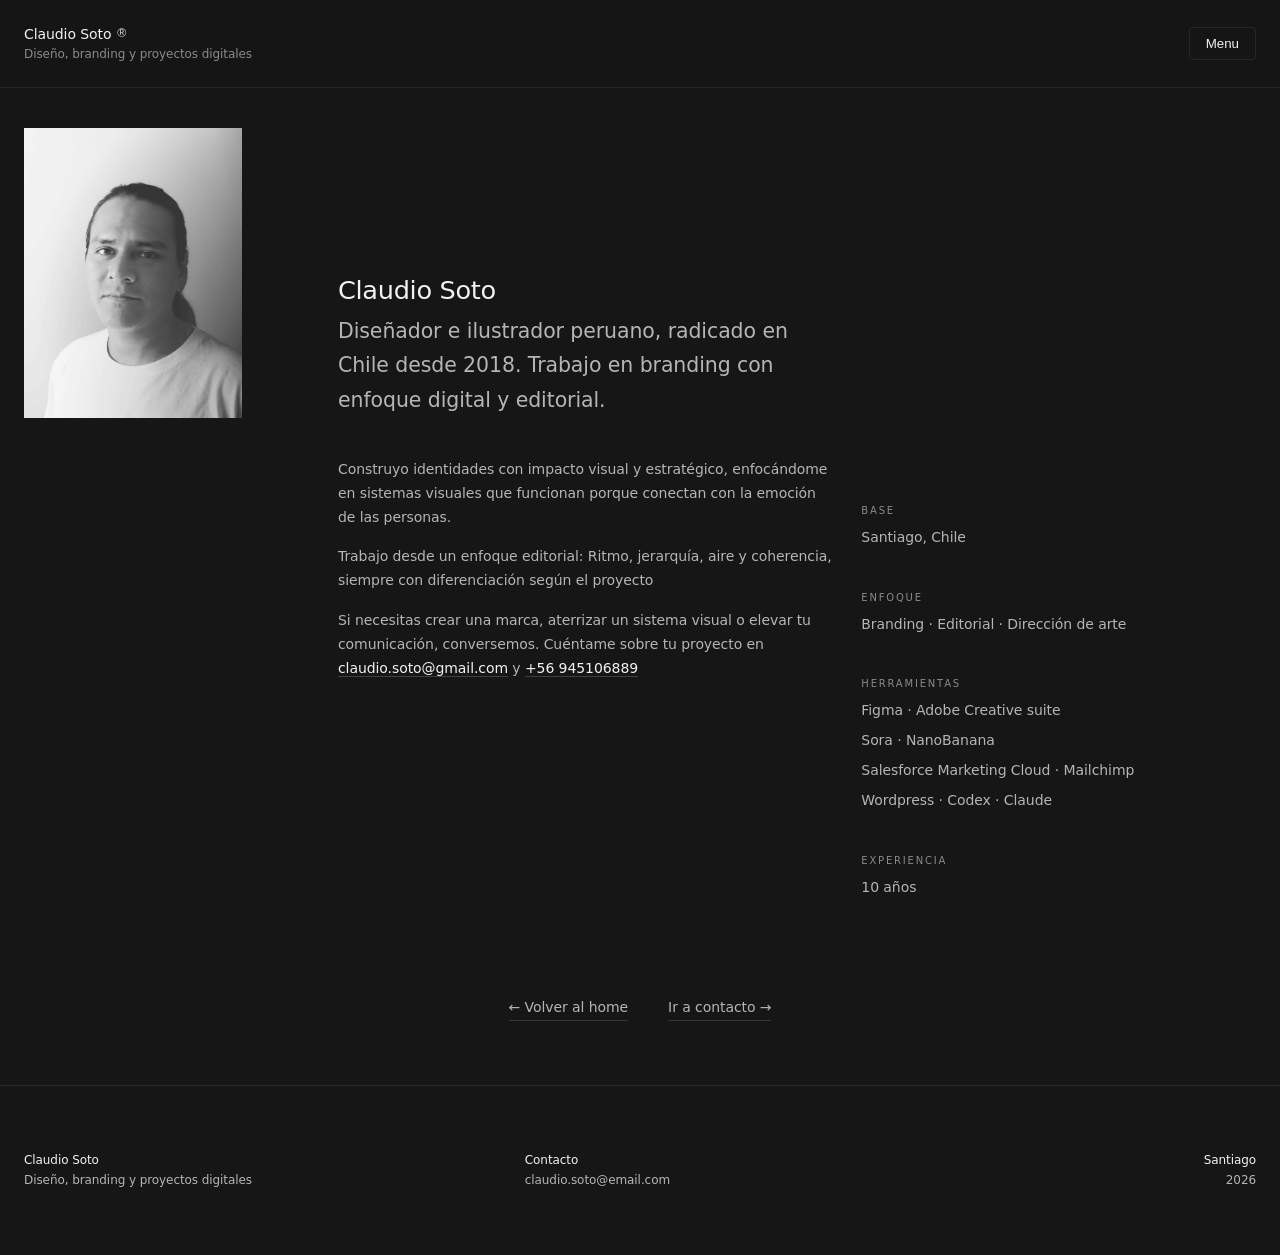
==== about.html @ 711fca3c "Primer commit" ====
<!doctype html>
<html lang="es">
  <head>
    <meta charset="UTF-8" />
    <meta name="viewport" content="width=device-width, initial-scale=1.0" />
    <title>About — Claudio Soto</title>
    <link rel="stylesheet" href="styles.css" />
  </head>

  <body>
    <a class="skip-link" href="#contenido">Saltar al contenido</a>

  <!-- Header -->
<header class="site-header" data-header>
  <div class="container header-inner">

    <!-- Logo -->
    <a href="index.html" class="brand" aria-label="Ir al Home">
      <p class="brand-title">Claudio Soto <span class="brand-mark">®</span></p>
      <p class="brand-subtitle">Diseño, branding y proyectos digitales</p>
    </a>

    <!-- Botón Menu (siempre visible) -->
    <button
      class="menu-btn"
      type="button"
      aria-label="Abrir menú"
      aria-expanded="false"
      data-menu-toggle
    >
      Menu
    </button>

  </div>

  <!-- Panel del menú -->
  <div class="menu-panel" aria-hidden="true" data-menu-panel>
    <nav class="menu-nav" aria-label="Navegación principal">
      <a href="index.html">Home</a>
      <a href="about.html">About</a>
      <a href="contact.html">Contacto</a>
    </nav>
  </div>

  <!-- Backdrop (click fuera para cerrar) -->
  <div class="menu-backdrop" hidden data-menu-backdrop></div>
</header>

    <main id="contenido" class="about-page" aria-label="About">
      <section class="about-section">
        <div class="container about-grid">
          <!-- Retrato -->
          <div class="about-portrait" aria-label="Foto retrato">
            <img
                  src="images/about/foto-porta-2.png"
                  alt="Busi — Identidad visual"
                  loading="lazy"
                />
          </div>
          </a>

          <!-- Título + bajada (editorial) -->
          <header class="about-head">
            <h1 class="about-name">Claudio Soto</h1>

            <p class="about-lede">
              Diseñador e ilustrador peruano, radicado en Chile desde 2018.
              Trabajo en branding con enfoque digital y editorial.
            </p>
          </header>

          <!-- Texto largo -->
          <article class="about-prose">
            <p>
              Construyo identidades con impacto visual y estratégico, enfocándome en
              sistemas visuales que funcionan porque conectan con la emoción de las personas.
            </p>
            <p>
              Trabajo desde un enfoque editorial: Ritmo, jerarquía, aire y coherencia, siempre con diferenciación según el proyecto
            <p>
              Si necesitas crear una marca, aterrizar un sistema visual o elevar tu comunicación, conversemos.
              Cuéntame sobre tu proyecto en
              <a class="about-link" href="mailto:claudio.soto@gmail.com">claudio.soto@gmail.com</a>
              y
              <a class="about-link" href="tel:+56945106889">+56 945106889</a>
            </p>
          </article>

          <!-- Ficha -->
          <aside class="about-facts" aria-label="Ficha">
            <div class="facts-block">
              <p class="facts-title">BASE</p>
              <p class="facts-text">Santiago, Chile</p>
            </div>

            <div class="facts-block">
              <p class="facts-title">ENFOQUE</p>
              <p class="facts-text">Branding · Editorial · Dirección de arte</p>
            </div>

            <div class="facts-block">
              <p class="facts-title">HERRAMIENTAS</p>
              <p class="facts-text">Figma · Adobe Creative suite</p>
              <p class="facts-text">Sora · NanoBanana</p>
              <p class="facts-text">Salesforce Marketing Cloud · Mailchimp</p>
              <p class="facts-text">Wordpress · Codex · Claude</p>
            </div>

            <div class="facts-block">
              <p class="facts-title">EXPERIENCIA</p>
              <p class="facts-text">10 años</p>
            </div>
          </aside>

          <!-- Acciones centradas -->
          <nav class="about-actions" aria-label="Acciones">
            <a class="about-action" href="index.html">← Volver al home</a>
            <a class="about-action" href="contact.html">Ir a contacto →</a>
          </nav>
        </div>
      </section>
    </main>

  <!-- Footer -->
    <footer class="site-footer">
      <div class="container footer-inner">
        <p class="footer-col">
          <span class="footer-strong">Claudio Soto</span><br />
          Diseño, branding y proyectos digitales
        </p>

        <p class="footer-col">
          <span class="footer-strong">Contacto</span><br />
          claudio.soto@email.com
        </p>

        <p class="footer-col footer-col--right">
          <span class="footer-strong">Santiago</span><br />
          2026
        </p>
      </div>
    </footer>

    <script src="main.js"></script>
  </body>
</html>
---- styles.css ----
/* ---------------------------
   FONTS — Neue Montreal
---------------------------- */

@font-face {
  font-family: "Neue Montreal";
  src: url("/fonts/neue-montreal/NeueMontreal-Regular.woff2") format("woff2");
  font-weight: 400;
  font-style: normal;
  font-display: swap;
}

@font-face {
  font-family: "Neue Montreal";
  src: url("/fonts/neue-montreal/NeueMontreal-Medium.woff2") format("woff2");
  font-weight: 500;
  font-style: normal;
  font-display: swap;
}

@font-face {
  font-family: "Neue Montreal";
  src: url("/fonts/neue-montreal/NeueMontreal-SemiBold.woff2") format("woff2");
  font-weight: 600;
  font-style: normal;
  font-display: swap;
}

/* ---------------------------
   TOKENS (Design Tokens)
---------------------------- */
:root {
  /* Colors */
  --color-bg-main: #171616;
  --color-bg-card: #2a2a2a;
  --color-bg-muted: #1e1e1e;

  --color-text-primary: #f2f2f2;
  --color-text-secondary: #b5b5b5;
  --color-text-muted: #8a8a8a;

  --color-border-subtle: rgba(255, 255, 255, 0.08);
  --color-accent: #ffffff;

  /* Typography */
  --font-primary: "Neue Montreal", ui-sans-serif, system-ui, -apple-system, Segoe UI,
  Roboto, Helvetica, Arial, "Apple Color Emoji", "Segoe UI Emoji";

  --font-size-xs: 12px;
  --font-size-sm: 14px;
  --font-size-base: 16px;
  --font-size-md: 18px;
  --font-size-lg: 24px;
  --font-size-xl: 32px;

  --line-height-tight: 1.2;
  --line-height-normal: 1.5;
  --line-height-loose: 1.7;

  /* Spacing (8px scale) */
  --space-2xs: 4px;
  --space-xs: 8px;
  --space-sm: 16px;
  --space-md: 24px;
  --space-lg: 40px;
  --space-xl: 64px;

  /* Section spacing */
  --space-section: var(--space-lg);

  /* Layout */
  --grid-gutter: 24px;
  --container-max-width: 1280px;
  --container-padding: 24px;

  /* Radius */
  --radius-sm: 4px;
  --radius-md: 8px;

  /* Cases */
  --cases-row: clamp(180px, 18vw, 260px);

  /* Selected marquee */
  --selected-card-w: clamp(360px, 44vw, 620px);
  --selected-gap: clamp(18px, 2.2vw, 32px);
  --selected-fade: clamp(48px, 8vw, 120px);

  /* Lightbox */
  --lightbox-pad: clamp(18px, 3vw, 32px);
}

/* ---------------------------
   BASE
---------------------------- */
*,
*::before,
*::after { box-sizing: border-box; }

html, body { height: 100%; }
html, body { overflow-x: clip; }

body {
  margin: 0;
  font-family: var(--font-primary);
  font-size: var(--font-size-base);
  line-height: var(--line-height-normal);
  letter-spacing: -0.005em;
  color: var(--color-text-primary);
  background: var(--color-bg-main);
}

a { color: inherit; text-decoration: none; }

/* Media defaults */
img, video {
  max-width: 100%;
  height: auto;
  display: block;
}


a:focus-visible,
button:focus-visible {
  outline: 2px solid var(--color-accent);
  outline-offset: 2px;
}

.skip-link {
  position: absolute;
  left: -999px;
  top: var(--space-sm);
  background: var(--color-accent);
  color: #000;
  padding: var(--space-xs) var(--space-sm);
  border-radius: var(--radius-sm);
}
.skip-link:focus { left: var(--space-sm); }

.container {
  width: min(100%, var(--container-max-width));
  margin-inline: auto;
  padding-inline: var(--container-padding);
}

.container-wide {
  width: min(100%, var(--container-wide-max));
  margin-inline: auto;
  padding-inline: var(--container-padding);
}


/* Section head */
.section-head {
  display: grid;
  grid-template-columns: 1fr 1fr 1fr;
  gap: var(--space-lg);
  align-items: end;
  padding-top: var(--space-xl);
  padding-bottom: var(--space-md);
}

.section-title {
  margin: 10px 0;
  font-size: var(--font-size-lg);
  line-height: var(--line-height-tight);
  letter-spacing: -0.01em;
}

.section-desc {
  margin: 0;
  color: var(--color-text-secondary);
  font-size: var(--font-size-sm);
  line-height: var(--line-height-loose);
}

/* ---------------------------
   HEADER
---------------------------- */
.site-header {
  position: sticky;
  top: 0;
  z-index: 20;
  background: rgba(23, 22, 22, 0.75);
  backdrop-filter: blur(10px);
  border-bottom: 1px solid var(--color-border-subtle);
}

.header-inner {
  display: flex;
  align-items: center;
  justify-content: space-between;
  padding-block: var(--space-md);
}

.brand-title { margin: 0; font-size: var(--font-size-sm); }
.brand-subtitle { margin: 0; font-size: var(--font-size-xs); color: var(--color-text-muted); }
.brand-mark { font-size: var(--font-size-xs); vertical-align: top; opacity: 0.8; }

.menu-btn {
  border: 1px solid var(--color-border-subtle);
  background: transparent;
  color: var(--color-text-primary);
  padding: var(--space-xs) var(--space-sm);
  border-radius: var(--radius-sm);
  cursor: pointer;
}

/* ---------------------------
   MENU PANEL (overlay editorial)
---------------------------- */

.menu-backdrop {
  position: fixed;
  inset: 0;
  background: rgba(0, 0, 0, 0.45);
  z-index: 50;
}

.menu-panel {
  box-sizing: border-box;
  position: fixed;
  top: 0;
  right: 0;
  width: min(420px, 92vw);
  height: 100vh;

  padding: var(--space-lg);
  padding-top: calc(var(--space-lg) * 1.25);

  background: rgba(23, 22, 22, 0.92);
  backdrop-filter: blur(10px);
  border-left: 1px solid var(--color-border-subtle);

  transform: translateX(100%);
  transition: transform 220ms ease;
  z-index: 60;
}

.menu-nav {
  display: grid;
  gap: var(--space-sm);
}

.menu-nav a {
  text-decoration: none;
  color: var(--color-text-primary);
  font-size: var(--font-size-sm);
  line-height: var(--line-height-tight);
}


.is-menu-open .menu-panel {
  transform: translateX(0);
}

.menu-backdrop[hidden] { display: none; }

/* Estado abierto */
.is-menu-open .menu-btn {
  position: fixed;
  top: var(--space-md);
  right: max(var(--container-padding), calc((100vw - var(--container-max-width)) / 2 + var(--container-padding)));
  z-index: 70;
  background: transparent;
  border-color: var(--color-border-subtle);
  color: var(--color-text-primary);
}


/* ---------------------------
   HERO
---------------------------- */
.hero { padding-top: var(--space-lg); }

.home-intro{
  max-width: 42ch;
  font-size: clamp(18px, 2vw, 22px);
  line-height: 1.4;
  font-weight: 400;
  letter-spacing: -0.006em;
  color: var(--color-text-secondary);
  margin: 0;
  grid-column: 4 / span 6;
  justify-self: left;
}

.hero-frame {
  position: relative;
  border-radius: var(--radius-md);
  overflow: hidden;
  background: var(--color-bg-muted);
  border: 1px solid var(--color-border-subtle);
  height: clamp(520px, 55vh, 760px);
}

.hero-slider { position: relative; }
.hero-viewport { overflow: hidden; height: 100%; }

.hero-track {
  display: flex;
  height: 100%;
  transform: translateX(0);
  transition: transform 360ms ease;
  will-change: transform;
}

.hero-slide { flex: 0 0 100%; height: 100%; position: relative; }

.hero-media {
  width: 100%;
  height: 100%;
  object-fit: cover;
  display: block;
}

.media-placeholder {
  width: 100%;
  height: 100%;
  background: var(--color-bg-card);
  position: relative;
  z-index: 1;
}

.hero-controls {
  position: absolute;
  inset: 0;
  pointer-events: none;
  opacity: 0;
  transition: opacity 180ms ease;
}
.hero-slider:hover .hero-controls,
.hero-slider:focus-within .hero-controls { opacity: 1; }

.hero-btn {
  pointer-events: auto;
  position: absolute;
  top: 50%;
  transform: translateY(-50%);
  border: 1px solid var(--color-border-subtle);
  background: rgba(23, 22, 22, 0.55);
  color: var(--color-text-primary);
  width: 44px;
  height: 44px;
  border-radius: 999px;
  cursor: pointer;
  display: grid;
  place-items: center;
  font-size: 22px;
  line-height: 1;
  backdrop-filter: blur(8px);
}
.hero-btn--prev { left: var(--space-md); }
.hero-btn--next { right: var(--space-md); }

/* Dots: fuera del frame (editorial), sin cápsula */
.hero-dots {
  position: static;
  display: flex;
  justify-content: center;
  gap: var(--space-xs);

  /* sin soporte/cápsula */
  padding: 0;
  margin-top: var(--space-sm);

  border: 0;
  background: transparent;
  border-radius: 0;
  backdrop-filter: none;
}

.hero-dot-btn {
  width: 7px;
  height: 7px;
  border-radius: 999px;
  border: 0;
  background: rgba(255, 255, 255, 0.22);
  cursor: pointer;
  padding: 0;
}

.hero-dot-btn[aria-current="true"] {
  background: rgba(255, 255, 255, 0.85);
}


.hero-caption {
  position: absolute;
  left: var(--space-lg);
  bottom: var(--space-lg);
  display: flex;
  align-items: center;
  gap: var(--space-xs);
  padding: var(--space-xs) var(--space-sm);
  border-radius: var(--radius-sm);
  background: rgba(23, 22, 22, 0.55);
  backdrop-filter: blur(6px);
  font-size: var(--font-size-sm);
  line-height: var(--line-height-tight);
  color: var(--color-text-primary);
  opacity: 0.85;
  transition: opacity 180ms ease;
  z-index: 2;
  pointer-events: none;
}
.hero-slider:hover .hero-caption { opacity: 1; }
.hero-caption-title { font-weight: 500; }
.hero-caption-meta { color: var(--color-text-secondary); }
.hero-caption-sep { opacity: 0.6; }


@media (prefers-reduced-motion: reduce) {
  .hero-track { transition: none; }
}

/* ---------------------------
   CASES GRID
---------------------------- */
.cases-grid {
  display: grid;
  grid-template-columns: repeat(3, 1fr);
  gap: var(--grid-gutter);
  margin-top: var(--space-section);
  grid-auto-rows: var(--cases-row);
  grid-template-areas:
    "a b c"
    "a d c"
    "e d f";
  padding-bottom: var(--space-xl);
}

.case-a { grid-area: a; }
.case-b { grid-area: b; }
.case-c { grid-area: c; }
.case-d { grid-area: d; }
.case-e { grid-area: e; }
.case-f { grid-area: f; }

.case-card {
  position: relative;
  display: block;
  border-radius: var(--radius-md);
  overflow: hidden;
  border: 1px solid var(--color-border-subtle);
  background: var(--color-bg-muted);
  transition: transform 180ms ease, border-color 180ms ease;
}
.case-card:hover {
  transform: translateY(-2px);
  border-color: rgba(255, 255, 255, 0.14);
}

.card-media {
  width: 100%;
  height: 100%;
  position: relative;
  z-index: 1;
}

.card-media img {
  width: 100%;
  height: 100%;
  display: block;
  object-fit: cover;
}

.card-placeholder {
  width: 100%;
  height: 100%;
  background: var(--color-bg-card);
  position: relative;
  z-index: 1;
}


.card-meta {
  position: absolute;
  left: var(--space-md);
  bottom: var(--space-md);
  z-index: 3;
}

.card-title { margin: 0; font-size: var(--font-size-sm); }
.card-subtitle { margin: 0; font-size: var(--font-size-xs); color: var(--color-text-secondary); }

.case-card::before {
  content: "";
  position: absolute;
  inset: 0;
  background: rgba(0, 0, 0, 0.35);
  opacity: 0;
  transition: opacity 180ms ease;
  z-index: 2;
}

@media (hover: hover) and (pointer: fine) {
  .case-card .card-meta {
    opacity: 0;
    transform: translateY(6px);
    transition: opacity 180ms ease, transform 180ms ease;
  }

  .case-card:hover::before,
  .case-card:focus-visible::before { opacity: 1; }

  .case-card:hover .card-meta,
  .case-card:focus-visible .card-meta {
    opacity: 1;
    transform: translateY(0);
  }

  .case-card:hover .card-placeholder,
  .case-card:focus-visible .card-placeholder {
    filter: brightness(0.92);
    transition: filter 180ms ease;
  }
}

@media (hover: none) {
  .case-card .card-meta { opacity: 1; transform: none; }
}

.case-card:focus-visible {
  outline: 2px solid rgba(255, 255, 255, 0.35);
  outline-offset: 2px;
}

/* ---------------------------
   MANIFEST
---------------------------- */
.manifest { padding-block: var(--space-xl); }
.manifest-inner { display: flex; justify-content: center; }
.manifest-text {
  margin: 0;
  max-width: 760px;
  text-align: center;
  font-size: var(--font-size-md);
  line-height: var(--line-height-loose);
  color: var(--color-text-secondary);
}

/* ---------------------------
   SELECTED — full-bleed marquee (editorial, sin cards)
---------------------------- */
.selected { padding-bottom: var(--space-xl); }

/* Full bleed wrapper */
.selected-bleed {
  width: 100vw;
  margin-left: calc(50% - 50vw);
}

/* Viewport (enmascarado) */
.selected-viewport {
  position: relative;
  overflow: hidden;
  padding-block: var(--space-md);
}

/* Fade elegante en bordes */
.selected-viewport::before,
.selected-viewport::after {
  content: "";
  position: absolute;
  top: 0;
  width: var(--selected-fade);
  height: 100%;
  z-index: 5;
  pointer-events: none;
  background: linear-gradient(to right, var(--color-bg-main), rgba(23,22,22,0));
}
.selected-viewport::before { left: 0; }
.selected-viewport::after {
  right: 0;
  transform: scaleX(-1);
}

/* Track */
.selected-track {
  display: flex;
  gap: var(--selected-gap);
  will-change: transform;
  transform: translate3d(0, 0, 0);
  padding-inline: var(--container-padding);
}

/* Item editorial (sin borde / sin fondo / sin “tarjeta”) */
.carousel-card {
  flex: 0 0 var(--selected-card-w);
  display: grid;
  grid-template-rows: auto auto;
  gap: var(--space-sm);
  background: transparent;
  border: 0;
  border-radius: 0;
  min-height: unset;
  padding: 0;
}

/* Media: la “pieza” */
.selected-media {
  width: 100%;
  border-radius: var(--radius-md);
  overflow: hidden; /* recorta la imagen al radius */
  background: var(--color-bg-card);
}

/* Placeholder / img dentro de media */
.selected-media > .card-placeholder,
.selected-media > img {
  width: 100%;
  height: clamp(320px, 38vw, 520px);
  display: block;
  object-fit: cover;
}

/* Pie editorial (afuera del área de imagen) */
.caption {
  display: flex;
  justify-content: space-between;
  gap: var(--space-sm);
  padding: 0;               /* sin banda */
  border: 0;               /* sin separador */
  background: transparent; /* sin “componente” */
  font-size: var(--font-size-xs);
  color: var(--color-text-muted);
  line-height: var(--line-height-normal);
}

/* Hover ultra sutil (editorial) */
@media (hover: hover) and (pointer: fine) {
  .carousel-card:hover .selected-media,
  .carousel-card:focus-visible .selected-media {
    filter: brightness(0.93);
    transition: filter 180ms ease;
  }
}

/* Flechas (solo hover/focus-within del viewport) */
.selected-controls {
  position: absolute;
  inset: 0;
  pointer-events: none;
  opacity: 0;
  transition: opacity 180ms ease;
  z-index: 10;
}
.selected-viewport:hover .selected-controls,
.selected-viewport:focus-within .selected-controls {
  opacity: 1;
}

.selected-btn {
  pointer-events: auto;
  position: absolute;
  top: 50%;
  transform: translateY(-50%);
  border: 1px solid var(--color-border-subtle);
  background: rgba(23, 22, 22, 0.55);
  color: var(--color-text-primary);
  width: 44px;
  height: 44px;
  border-radius: 999px;
  cursor: pointer;
  display: grid;
  place-items: center;
  font-size: 22px;
  line-height: 1;
  backdrop-filter: blur(8px);
}
.selected-btn--prev { left: var(--space-md); }
.selected-btn--next { right: var(--space-md); }

/* ---------------------------
   CLOSING
---------------------------- */
.closing { padding-block: var(--space-xl); }
.closing-inner {
  display: grid;
  grid-template-columns: repeat(12, 1fr);
  column-gap: var(--grid-gutter);
}
.closing-title {
  margin: 0 0 var(--space-sm);
  font-size: var(--font-size-xl);
  line-height: var(--line-height-tight);
  letter-spacing: 0.02em;
}
.closing-desc {
  margin: 0 0 var(--space-md);
  margin-top: var(--space-md);
  color: var(--color-text-secondary);
  line-height: var(--line-height-loose);
  grid-column: 4 / span 6;
}

.closing-cta {
  display: inline-flex;
  align-items: center;
  margin-top: var(--space-md);
  gap: var(--space-sm);
  color: var(--color-text-primary);
  font-size: var(--font-size-sm);
  grid-column: 4 / span 6;
}
.link { border-bottom: 1px solid rgba(255, 255, 255, 0.18); }
.sep { opacity: 0.6; }

/* ---------------------------
   FOOTER
---------------------------- */
.site-footer {
  padding-block: var(--space-xl);
  border-top: 1px solid var(--color-border-subtle);
  background: var(--color-bg-main);
}
.footer-inner {
  display: grid;
  grid-template-columns: 1.2fr 1fr 0.8fr;
  gap: var(--space-lg);
  align-items: start;
}
.footer-col {
  margin: 0;
  color: var(--color-text-secondary);
  font-size: var(--font-size-xs);
  line-height: var(--line-height-loose);
}
.footer-strong { color: var(--color-text-primary); }
.footer-col--right { text-align: right; }

/* ---------------------------
   LIGHTBOX — imagen pura + UI afuera
---------------------------- */
.lightbox {
  position: fixed;
  inset: 0;
  display: none;
  z-index: 999;
}

.lightbox.is-open { display: block; }

.lightbox__backdrop {
  position: absolute;
  inset: 0;
  background: rgba(0,0,0,0.75);
}

/* Stage ocupa toda la pantalla (sin “dialog”) */
.lightbox__stage {
  position: absolute;
  inset: 0;
  display: grid;
  place-items: center;
  padding: var(--lightbox-pad);
}

/* Imagen real: sin caja, sin borde, sin fondo */
.lightbox__img {
  max-width: calc(100vw - (var(--lightbox-pad) * 2));
  max-height: calc(100vh - (var(--lightbox-pad) * 2) - 120px); /* deja aire para UI */
  width: auto;
  height: auto;
  object-fit: contain;
  display: block;
  border-radius: 0;
}

/* Si todavía es placeholder (div), lo tratamos igual sin “tarjeta” */
.lightbox__placeholder {
  width: min(980px, calc(100vw - (var(--lightbox-pad) * 2)));
  height: min(66vh, 680px);
  background: var(--color-bg-card);
}

/* UI fija (fuera del área de imagen) */
.lightbox__topbar {
  position: absolute;
  left: var(--lightbox-pad);
  right: var(--lightbox-pad);
  top: var(--lightbox-pad);
  display: flex;
  justify-content: space-between;
  align-items: center;
  gap: var(--space-sm);
  z-index: 3;
  pointer-events: none;
}

.lightbox__meta {
  position: absolute;
  left: var(--lightbox-pad);
  right: var(--lightbox-pad);
  bottom: var(--lightbox-pad);
  z-index: 3;
  pointer-events: none;
  font-size: var(--font-size-xs);
  color: var(--color-text-muted);
}

/* Nav lateral, fuera de la imagen */
.lightbox__navbtn {
  position: absolute;
  top: 50%;
  transform: translateY(-50%);
  z-index: 3;
  pointer-events: auto;

  width: 44px;
  height: 44px;
  border-radius: 999px;
  border: 1px solid var(--color-border-subtle);
  background: rgba(23, 22, 22, 0.55);
  color: var(--color-text-primary);
  cursor: pointer;
  display: grid;
  place-items: center;
  font-size: 22px;
  line-height: 1;
  backdrop-filter: blur(8px);
}
.lightbox__navbtn--prev { left: var(--lightbox-pad); }
.lightbox__navbtn--next { right: var(--lightbox-pad); }

/* Close minimal */
.lightbox__close {
  pointer-events: auto;
  width: 44px;
  height: 44px;
  border-radius: 999px;
  border: 1px solid var(--color-border-subtle);
  background: rgba(23, 22, 22, 0.55);
  color: var(--color-text-primary);
  cursor: pointer;
  display: grid;
  place-items: center;
  font-size: 18px;
  line-height: 1;
  backdrop-filter: blur(8px);
}

/* Ocultar UI si quieres (hover) — dejo esto desactivado por defecto
.lightbox__topbar, .lightbox__meta, .lightbox__navbtn { opacity: .9; }
.lightbox:hover .lightbox__topbar,
.lightbox:hover .lightbox__meta,
.lightbox:hover .lightbox__navbtn { opacity: 1; }
*/

/* ---------------------------
   RESPONSIVE
---------------------------- */
@media (max-width: 980px) {
  .section-head { grid-template-columns: 1fr; gap: var(--space-sm); }
  .footer-inner { grid-template-columns: 1fr; }
  .footer-col--right { text-align: left; }
}

@media (max-width: 640px) {
  :root { --container-padding: 16px; --grid-gutter: 16px; }
  .hero-frame {
  aspect-ratio: 4 / 5;
  height: auto;
}
  .hero-caption {
    left: var(--space-md);
    right: var(--space-md);
    bottom: var(--space-md);
    font-size: var(--font-size-xs);
  }
  .closing-title { font-size: var(--font-size-lg); }

  /* En móvil la imagen del carrusel necesita bajar un poco la altura */
  .selected-media > .card-placeholder,
  .selected-media > img {
    height: clamp(260px, 62vw, 420px);
  }

  /* Lightbox: deja un poco más de alto para la imagen */
  .lightbox__img {
    max-height: calc(100vh - (var(--lightbox-pad) * 2) - 96px);
  }
  /* Casos y proyectos: en mobile se vuelve 1 columna, orden vertical, proporción uniforme */
.cases-grid {
  grid-template-columns: 1fr;
  grid-template-areas: none;
  grid-auto-rows: auto;
}

.case-a, .case-b, .case-c, .case-d, .case-e, .case-f { grid-area: auto; }

.case-card {
  aspect-ratio: 1 / 1;
}

.case-card .card-placeholder {
  height: 100%;
}

}
/* ---------------------------
   PROJECT (Proyecto2.pdf — exacto)
---------------------------- */

.project-hero {
  padding-top: var(--space-lg);
}

.project-hero-media {
  height: clamp(420px, 52vh, 640px);
  border-radius: var(--radius-md);
  background: var(--color-bg-card);
  overflow: hidden;
}
.project-hero-video {
  width: 100%;
  height: 100%;
  object-fit: cover;   /* para el hero intro */
  display: block;
}

/* Head: título izq + meta en línea a la derecha */
.project-head {
  padding-top: var(--space-md);
  padding-bottom: var(--space-md);
}

.project-head-inner {
  display: grid;
  grid-template-columns: 220px 1fr;
  gap: var(--space-lg);
  align-items: start;
}

.project-titleblock { padding-top: var(--space-xs); }

.project-title {
  margin: 0;
  font-size: var(--font-size-sm);
  line-height: var(--line-height-tight);
  font-weight: 500;
}

.project-subtitle {
  margin: 0;
  font-size: var(--font-size-xs);
  color: var(--color-text-secondary);
}

.project-meta {
  display: grid;
  grid-template-columns: 1fr 1fr 120px;
  gap: var(--space-md);
  align-items: baseline;
  padding-top: var(--space-xs);
}

.project-meta-item {
  margin: 0;
  font-size: var(--font-size-xs);
  color: var(--color-text-muted);
  white-space: nowrap;
}

/* Texto editorial centrado */
.project-text {
  padding-top: var(--space-lg);
  padding-bottom: var(--space-lg);
}

.project-text-inner {
  max-width: 760px;
  margin-inline: auto;
}

.project-text-inner p {
  margin: 0 0 var(--space-sm);
  font-size: var(--font-size-sm);
  line-height: var(--line-height-loose);
  color: var(--color-text-secondary);
}

.project-text-inner p:last-child { margin-bottom: 0; }

.project-text-inner strong {
  color: var(--color-text-primary);
  font-weight: 500;
}

/* Media blocks (container, esquinas suavizadas) */
.project-media {
  padding-top: var(--space-md);
}

/* Media blocks (container, esquinas suavizadas) */
.project-media-item {
  margin: 0;
}

.project-media-item img,
.project-media-item video {
  width: 100%;
  height: auto;
  display: block;
  border-radius: var(--radius-md);
}

.project-img {
  width: 100%;
  border-radius: var(--radius-md);
  background: var(--color-bg-card);
}

.project-img--lg {
  height: clamp(360px, 46vw, 560px);
}

.project-img--md {
  height: clamp(280px, 34vw, 420px);
}

/* Reducir espacio entre imágenes consecutivas */
.project-media + .project-media {
  padding-top: var(--space-sm);
}

/* Díptico */
.project-duo {
  display: grid;
  grid-template-columns: 1fr 1fr;
  gap: var(--space-sm);
}

/* Pager inferior */
.project-pager {
  padding-top: var(--space-xl);
  padding-bottom: var(--space-xl);
}

.project-pager-inner {
  display: grid;
  grid-template-columns: 1fr auto 1fr;
  align-items: end;
  gap: var(--space-lg);
}

.project-pager-side {
  display: grid;
  gap: var(--space-2xs);
  color: var(--color-text-secondary);
}

.project-pager-side--right {
  text-align: right;
  justify-items: end;
}

.project-pager-label {
  font-size: 10px;
  letter-spacing: 0.12em;
  color: var(--color-text-muted);
}

.project-pager-title {
  font-size: var(--font-size-sm);
  color: var(--color-text-primary);
}

.project-pager-center {
  font-size: 10px;
  letter-spacing: 0.12em;
  color: var(--color-text-muted);
  border-bottom: 1px solid rgba(255,255,255,0.12);
  padding-bottom: 2px;
}

/* Mobile: se apila sin inventar layout */
@media (max-width: 640px) {
  .project-head-inner {
    grid-template-columns: 1fr;
    gap: var(--space-md);
  }

  .project-meta {
    grid-template-columns: 1fr;
    gap: var(--space-xs);
  }

  .project-meta-item { white-space: normal; }

  .project-duo {
    grid-template-columns: 1fr;
  }

  .project-pager-inner {
    grid-template-columns: 1fr;
    gap: var(--space-md);
  }

  .project-pager-side--right {
    text-align: left;
    justify-items: start;
  }

  .project-pager-center {
    justify-self: start;
    width: fit-content;
  }
}

/* ---------------------------
   Video largo del proyecto
---------------------------- */

.project-video {
  padding-top: var(--space-xl);
  padding-bottom: var(--space-xl);
}

.project-video-wrapper {
  width: 100%;
  aspect-ratio: 16 / 9;
  border-radius: var(--radius-md);
  overflow: hidden;
}

.project-video-player {
  width: 100%;
  height: 100%;
  object-fit: contain;
  display: block;
  background: var(--color-bg-card);
}


/* ---------------------------
   ABOUT (replica Figma: 12 cols desktop / 6 cols mobile)
---------------------------- */

.about-section {
  padding-top: var(--space-lg);
  padding-bottom: var(--space-xl);
}

/* Grid base */
.about-grid {
  display: grid;
  grid-template-columns: repeat(12, 1fr);
  column-gap: var(--grid-gutter);
  row-gap: var(--space-md);
    align-items: start; /* default */
}

/* Retrato */
.about-portrait {
  grid-column: 1 / span 3;
  width:75%;
  aspect-ratio: 4 / 5;

  align-self: end;
  justify-self: start;

  border-radius: var(--radius-md);
  background: #171616;
  display: grid;
  place-items: end start;
}

.about-portrait-label {
  font-size: var(--font-size-xs);
  color: var(--color-text-secondary);
  opacity: 0.9;
}

/* Head (nombre + bajada) */
.about-head {
  grid-column: 4 / span 5;
  align-self: end;
}

.about-name{
  font-weight: 500;          /* Medium */
  font-size: clamp(22px, 2vw, 30px);
  line-height: 1.18;         /* un pelo más aire que tight */
  letter-spacing: -0.012em;  /* Montreal necesita esto en títulos */
  margin: 0 0 var(--space-xs);
}

.about-lede {
  margin: 0;
  max-width: 56ch;
  color: var(--color-text-secondary);
  font-size: clamp(18px, 1.6vw, 22px);
  line-height: var(--line-height-loose);
}

/* Prosa */
.about-prose {
  grid-column: 4 / span 5;
  margin-top: var(--space-sm);
  max-width: 70ch;
}

.about-prose p {
  margin: 0 0 var(--space-sm);
  color: var(--color-text-secondary);
  font-size: var(--font-size-sm);
  line-height: var(--line-height-loose);
}

.about-prose p:last-child {
  margin-bottom: 0;
}

.about-link {
  color: var(--color-text-primary);
  border-bottom: 1px solid rgba(255, 255, 255, 0.18);
}
.about-link:hover {
  border-bottom-color: rgba(255, 255, 255, 0.35);
}

/* Facts (columna derecha) */
.about-facts {
  grid-column: 9 / span 4;
  margin-top: calc(var(--space-xl) * 0.95);
  display: grid;
  gap: var(--space-lg);
}

.facts-title {
  margin: 0 0 var(--space-xs);
  font-size: 10px;
  letter-spacing: 0.18em;
  text-transform: uppercase;
  color: var(--color-text-muted);
}

.facts-text {
  margin: 0 0 6px;
  font-size: var(--font-size-sm);
  line-height: var(--line-height-loose);
  color: var(--color-text-secondary);
}
.facts-text:last-child {
  margin-bottom: 0;
}

/* Acciones centradas */
.about-actions {
  grid-column: 5 / span 4;
  margin-top: calc(var(--space-xl) * 1.15);
  display: flex;
  justify-content: center;
  gap: var(--space-lg);
}

.about-action {
  font-size: var(--font-size-sm);
  color: var(--color-text-secondary);
  border-bottom: 1px solid rgba(255, 255, 255, 0.14);
  padding-bottom: 2px;
}
.about-action:hover {
  color: var(--color-text-primary);
  border-bottom-color: rgba(255, 255, 255, 0.28);
}

/* Mobile: 6 columnas, todo en una columna editorial (como tu Figma) */
@media (max-width: 640px) {
  .about-grid {
    grid-template-columns: repeat(6, 1fr);
    row-gap: var(--space-md);
  }

  .about-portrait {
    grid-column: 1 / span 3;
    margin-top: var(--space-lg);
  }

  .about-head {
    grid-column: 1 / -1;
    margin-top: var(--space-sm);
  }

  .about-prose {
    grid-column: 1 / -1;
  }

  .about-facts {
    grid-column: 1 / -1;
    margin-top: var(--space-lg);
    gap: var(--space-md);
  }

  .about-actions {
    grid-column: 1 / -1;
    justify-content: flex-start;
    margin-top: var(--space-lg);
    gap: var(--space-md);
  }
}

/* CONTACT */
.contact-hero {
  padding-top: var(--space-xl);
  padding-bottom: var(--space-md);
}

.contact-title {
  margin: 0;
  font-size: clamp(22px, 2.4vw, 34px);
  line-height: var(--line-height-tight);
  letter-spacing: -0.01em;
  font-weight: 500;
}

.contact-lede {
  margin: var(--space-sm) 0 0;
  color: var(--color-text-secondary);
  max-width: 980px;
  line-height: var(--line-height-loose);
}

.contact-body {
  padding-top: var(--space-md);
}

.contact-line {
  margin: 0 0 var(--space-sm);
  font-size: clamp(18px, 2vw, 22px);
  line-height: var(--line-height-tight);
}

.contact-link {
  color: var(--color-text-primary);
  border-bottom: 1px solid rgba(255,255,255,0.16);
}
.contact-link:hover {
  border-bottom-color: rgba(255,255,255,0.32);
}

.contact-note {
  margin: var(--space-md) 0 0;
  color: var(--color-text-muted);
  font-size: var(--font-size-sm);
}

/* Mobile */
@media (max-width: 640px) {
  .facts {
    grid-template-columns: 1fr;
    row-gap: var(--space-xs);
  }

  .page-actions {
    flex-direction: column;
    align-items: flex-start;
    gap: var(--space-md);
  }
}
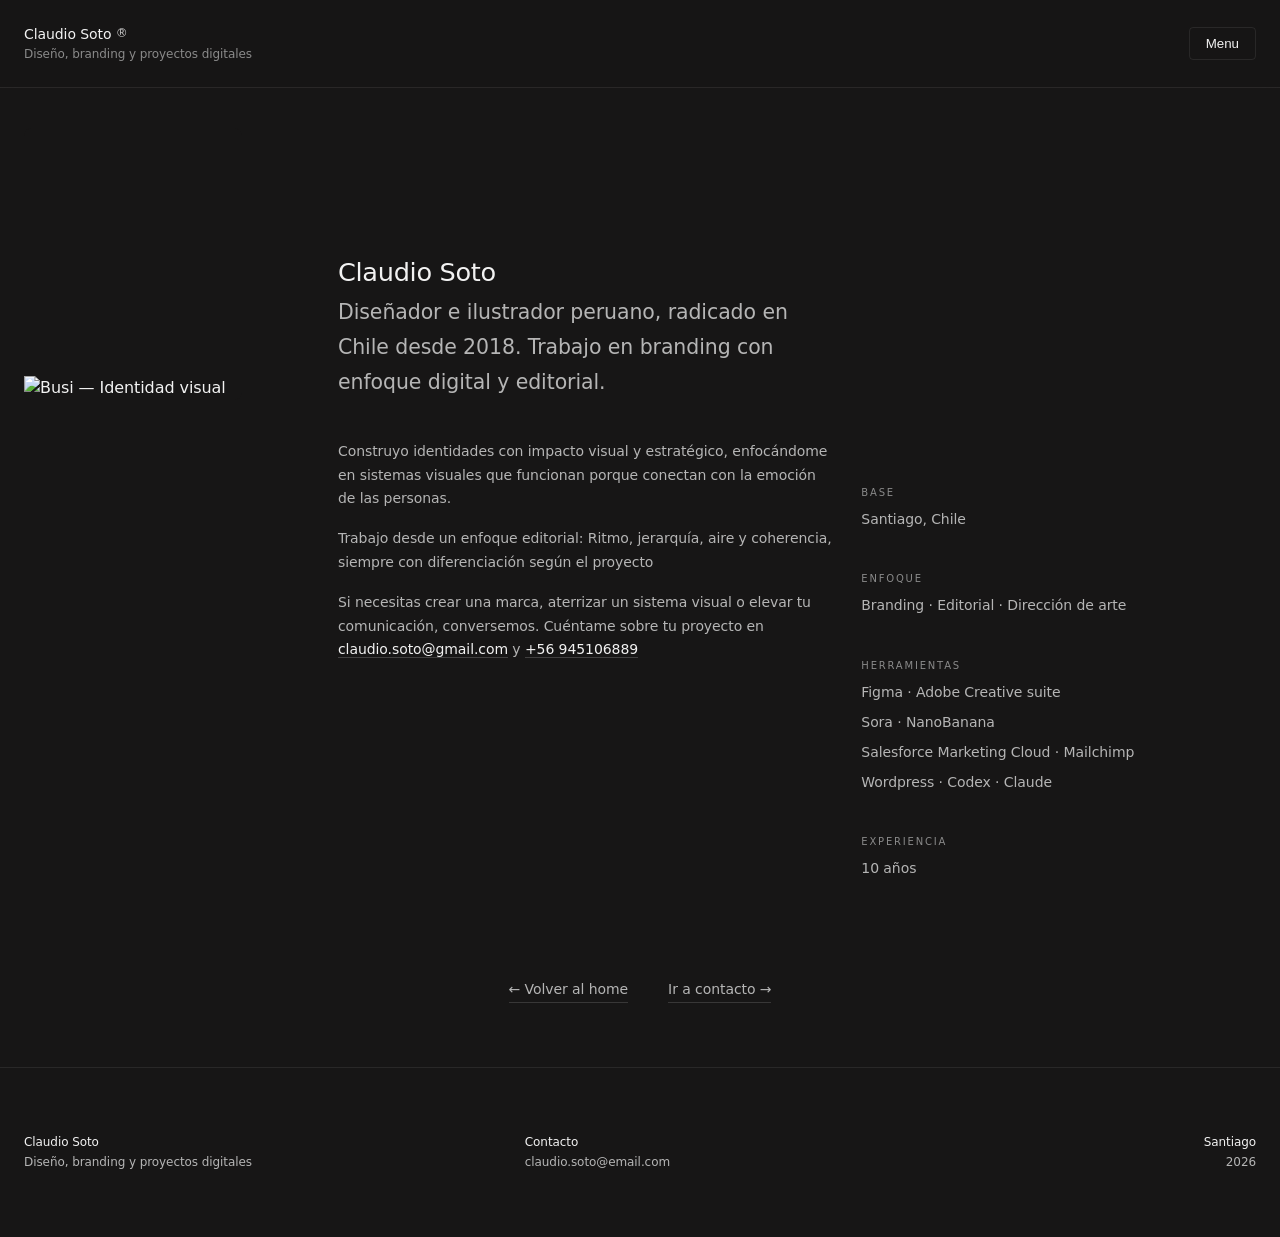
==== commit 9efa3dd9: "Update about image source in about.html" ====
--- a/about.html
+++ b/about.html
@@ -52,7 +52,7 @@
           <!-- Retrato -->
           <div class="about-portrait" aria-label="Foto retrato">
             <img
-                  src="images/about/foto-porta-2.png"
+                  src="images/about/Foto-Porta.png"
                   alt="Busi — Identidad visual"
                   loading="lazy"
                 />
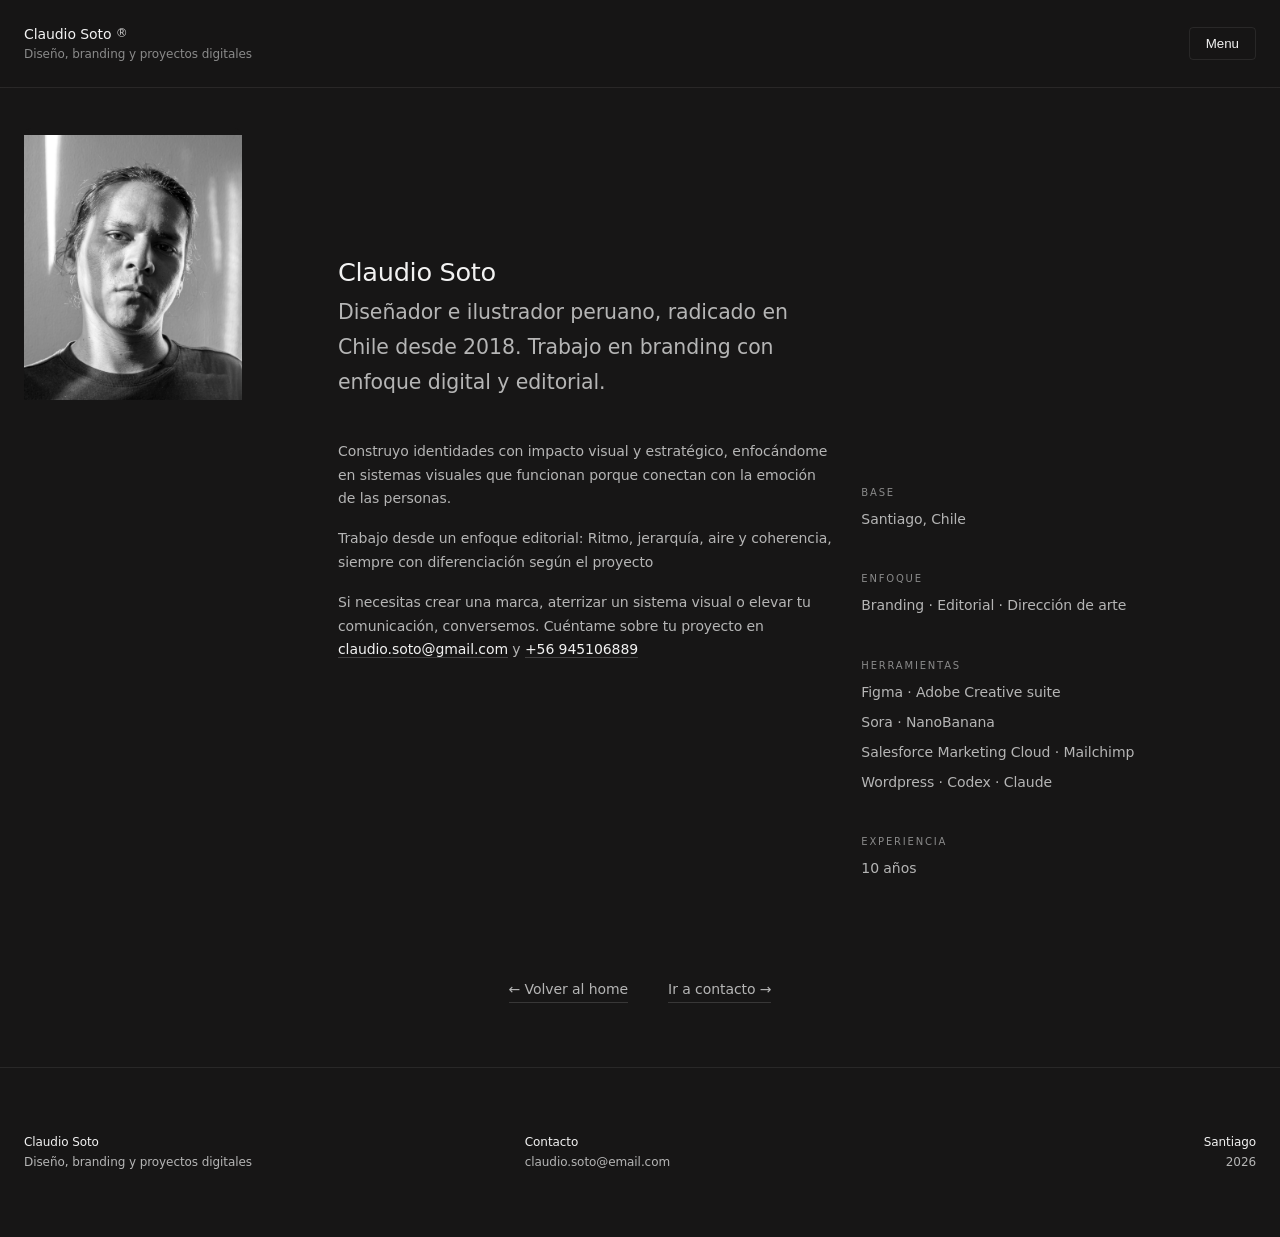
==== commit f6f13529: "test deploy" ====
--- a/about.html
+++ b/about.html
@@ -4,6 +4,12 @@
     <meta charset="UTF-8" />
     <meta name="viewport" content="width=device-width, initial-scale=1.0" />
     <title>About — Claudio Soto</title>
+
+     <!-- Favicon -->
+    <link rel="icon" href="favicon.ico">
+    <link rel="icon" type="image/png" sizes="32x32" href="images/favicon.png">
+    <link rel="apple-touch-icon" href="images/favicon.png">
+    
     <link rel="stylesheet" href="styles.css" />
   </head>
 
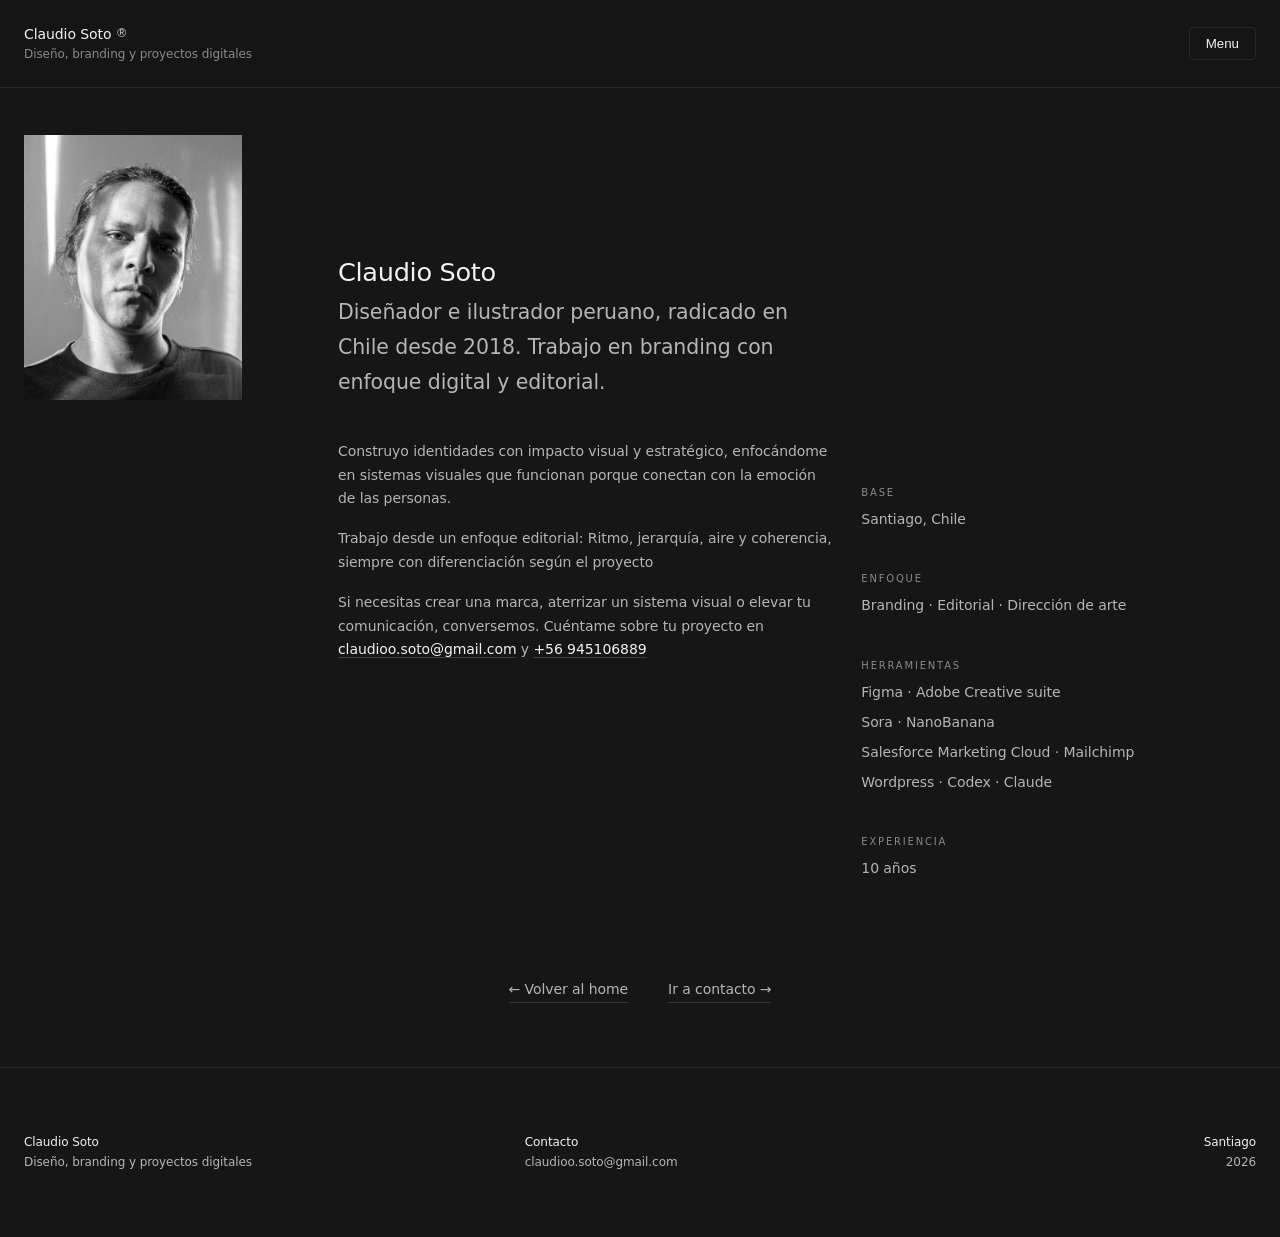
==== commit c0317bb6: "Fix emails y teléfono de contacto" ====
--- a/about.html
+++ b/about.html
@@ -86,7 +86,7 @@
             <p>
               Si necesitas crear una marca, aterrizar un sistema visual o elevar tu comunicación, conversemos.
               Cuéntame sobre tu proyecto en
-              <a class="about-link" href="mailto:claudio.soto@gmail.com">claudio.soto@gmail.com</a>
+              <a class="about-link" href="mailto:claudioo.soto@gmail.com">claudioo.soto@gmail.com</a>
               y
               <a class="about-link" href="tel:+56945106889">+56 945106889</a>
             </p>
@@ -137,7 +137,7 @@
 
         <p class="footer-col">
           <span class="footer-strong">Contacto</span><br />
-          claudio.soto@email.com
+          claudioo.soto@gmail.com
         </p>
 
         <p class="footer-col footer-col--right">
